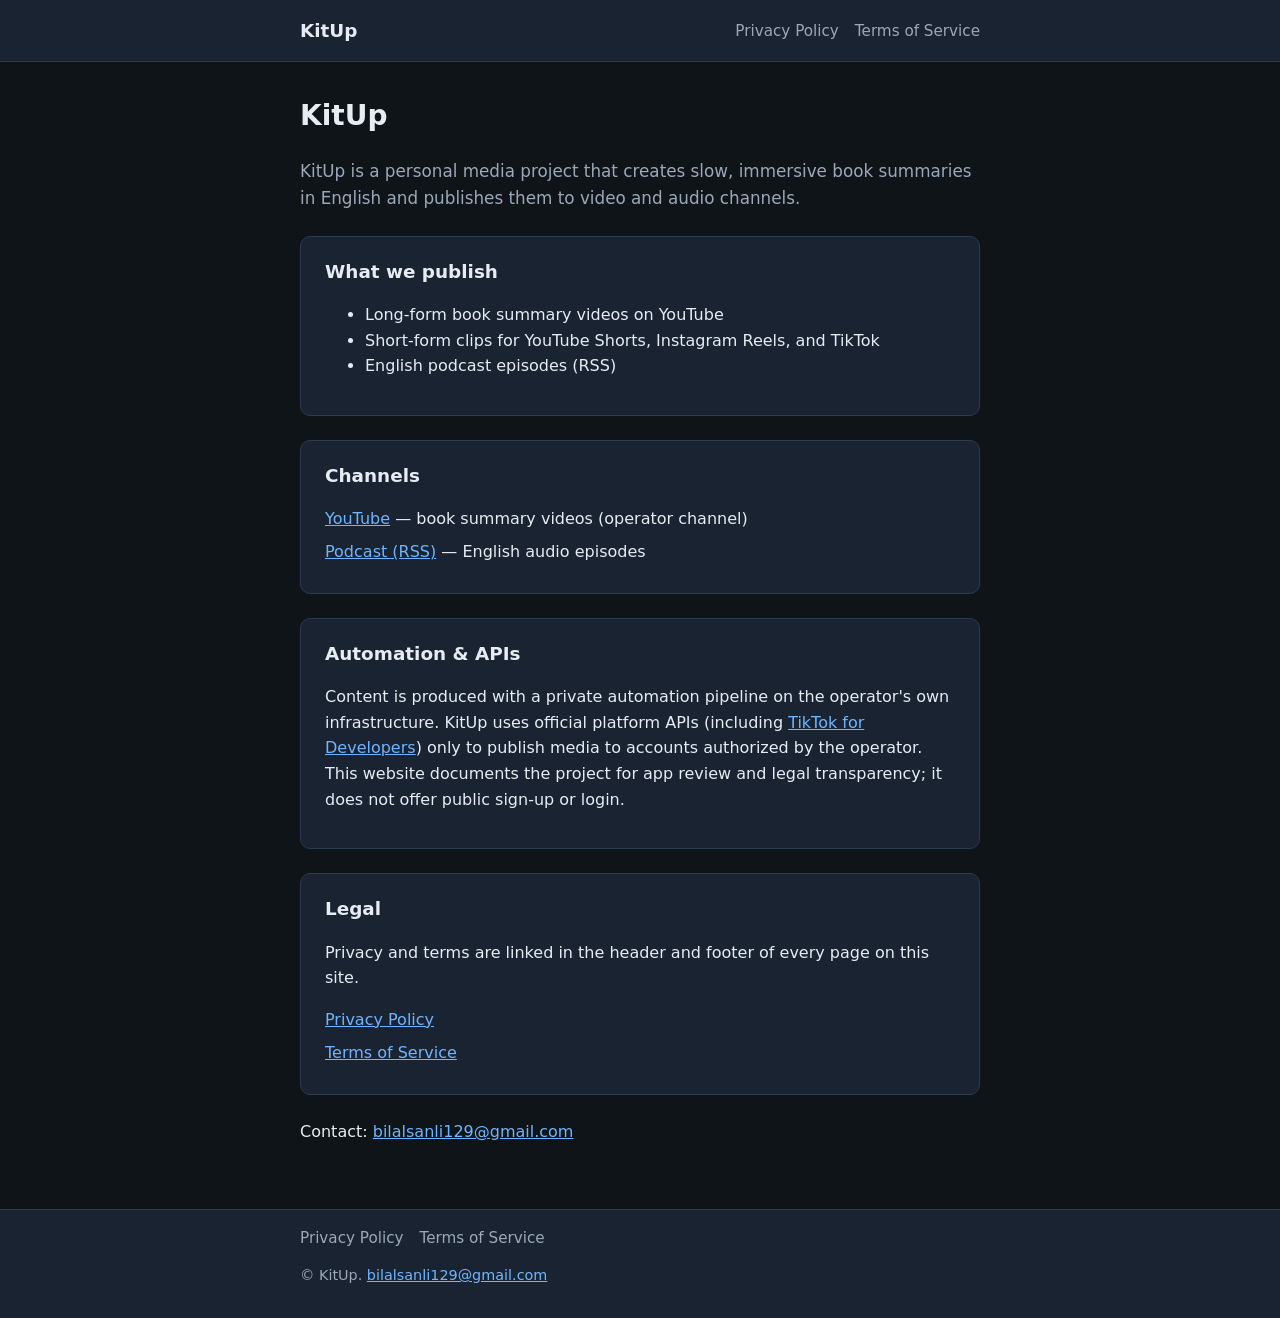
==== index.html @ 8d5d477a "Publish KitUp landing page for TikTok app review. Replace placeholder index with a full site; fix co" ====
<!DOCTYPE html>
<html lang="en">
<head>
  <meta charset="UTF-8" />
  <meta name="viewport" content="width=device-width, initial-scale=1" />
  <title>KitUp — Book Summary Media</title>
  <meta name="description" content="KitUp produces immersive English book-summary videos and audio for YouTube, podcast, and social platforms." />
  <link rel="stylesheet" href="styles.css" />
</head>
<body>
  <header class="site-header">
    <div class="site-header-inner">
      <a class="logo" href="index.html">KitUp</a>
      <nav class="nav-legal" aria-label="Legal">
        <a href="privacy.html">Privacy Policy</a>
        <a href="terms.html">Terms of Service</a>
      </nav>
    </div>
  </header>

  <main>
    <h1>KitUp</h1>
    <p class="lead">
      KitUp is a personal media project that creates slow, immersive book summaries in English
      and publishes them to video and audio channels.
    </p>

    <section class="card">
      <h2>What we publish</h2>
      <ul>
        <li>Long-form book summary videos on YouTube</li>
        <li>Short-form clips for YouTube Shorts, Instagram Reels, and TikTok</li>
        <li>English podcast episodes (RSS)</li>
      </ul>
    </section>

    <section class="card">
      <h2>Channels</h2>
      <ul class="links-grid">
        <li>
          <a href="https://www.youtube.com/" rel="noopener noreferrer">YouTube</a>
          — book summary videos (operator channel)
        </li>
        <li>
          <a href="https://bilalgurkansanli.github.io/kitup-podcast/feed_en.xml" rel="noopener noreferrer">Podcast (RSS)</a>
          — English audio episodes
        </li>
      </ul>
    </section>

    <section class="card">
      <h2>Automation &amp; APIs</h2>
      <p>
        Content is produced with a private automation pipeline on the operator&apos;s own
        infrastructure. KitUp uses official platform APIs (including
        <a href="https://developers.tiktok.com/" rel="noopener noreferrer">TikTok for Developers</a>)
        only to publish media to accounts authorized by the operator.
        This website documents the project for app review and legal transparency; it does not
        offer public sign-up or login.
      </p>
    </section>

    <section class="card">
      <h2>Legal</h2>
      <p>Privacy and terms are linked in the header and footer of every page on this site.</p>
      <ul class="links-grid">
        <li><a href="privacy.html">Privacy Policy</a></li>
        <li><a href="terms.html">Terms of Service</a></li>
      </ul>
    </section>

    <p class="contact">
      Contact: <a href="mailto:bilalsanli129@gmail.com">bilalsanli129@gmail.com</a>
    </p>
  </main>

  <footer class="site-footer">
    <div class="site-footer-inner">
      <nav class="nav-legal" aria-label="Legal footer">
        <a href="privacy.html">Privacy Policy</a>
        <a href="terms.html">Terms of Service</a>
      </nav>
      <p>&copy; KitUp. <a href="mailto:bilalsanli129@gmail.com">bilalsanli129@gmail.com</a></p>
    </div>
  </footer>
</body>
</html>
---- styles.css ----
/* Bio: Shared styles for KitUp legal / TikTok developer site (GitHub Pages) */

:root {
  --bg: #0f1419;
  --surface: #1a2332;
  --text: #e7ecf3;
  --muted: #9aa8b8;
  --accent: #6eb5ff;
  --border: #2a3a4f;
  --max: 720px;
}

* {
  box-sizing: border-box;
}

body {
  margin: 0;
  font-family: system-ui, -apple-system, "Segoe UI", Roboto, sans-serif;
  background: var(--bg);
  color: var(--text);
  line-height: 1.6;
}

a {
  color: var(--accent);
}

a:hover {
  text-decoration: underline;
}

.site-header {
  border-bottom: 1px solid var(--border);
  background: var(--surface);
}

.site-header-inner,
main,
.site-footer-inner {
  max-width: var(--max);
  margin: 0 auto;
  padding: 1rem 1.25rem;
}

.site-header-inner {
  display: flex;
  flex-wrap: wrap;
  align-items: center;
  justify-content: space-between;
  gap: 0.75rem;
}

.logo {
  font-weight: 700;
  font-size: 1.15rem;
  color: var(--text);
  text-decoration: none;
}

.nav-legal {
  display: flex;
  flex-wrap: wrap;
  gap: 1rem;
  font-size: 0.95rem;
}

.nav-legal a {
  color: var(--muted);
  text-decoration: none;
}

.nav-legal a:hover {
  color: var(--accent);
}

main {
  padding-top: 2rem;
  padding-bottom: 3rem;
}

h1 {
  font-size: 1.75rem;
  margin-top: 0;
}

h2 {
  font-size: 1.15rem;
  margin-top: 2rem;
  color: var(--text);
}

.lead {
  color: var(--muted);
  font-size: 1.05rem;
}

.card {
  background: var(--surface);
  border: 1px solid var(--border);
  border-radius: 10px;
  padding: 1.25rem 1.5rem;
  margin: 1.5rem 0;
}

.card h2 {
  margin-top: 0;
}

.links-grid {
  list-style: none;
  padding: 0;
  margin: 0;
}

.links-grid li {
  margin: 0.5rem 0;
}

.site-footer {
  border-top: 1px solid var(--border);
  background: var(--surface);
  font-size: 0.9rem;
  color: var(--muted);
}

.site-footer .nav-legal a {
  font-weight: 500;
}

.contact {
  margin-top: 1rem;
}

.legal-doc .updated {
  color: var(--muted);
  font-size: 0.9rem;
}

.legal-doc ul {
  padding-left: 1.25rem;
}

.callback-box {
  background: var(--surface);
  border: 1px solid var(--border);
  border-radius: 8px;
  padding: 1rem;
  word-break: break-all;
  font-family: ui-monospace, monospace;
  font-size: 0.9rem;
}

.callback-status {
  margin: 1rem 0;
}

.error-text {
  color: #f87171;
}
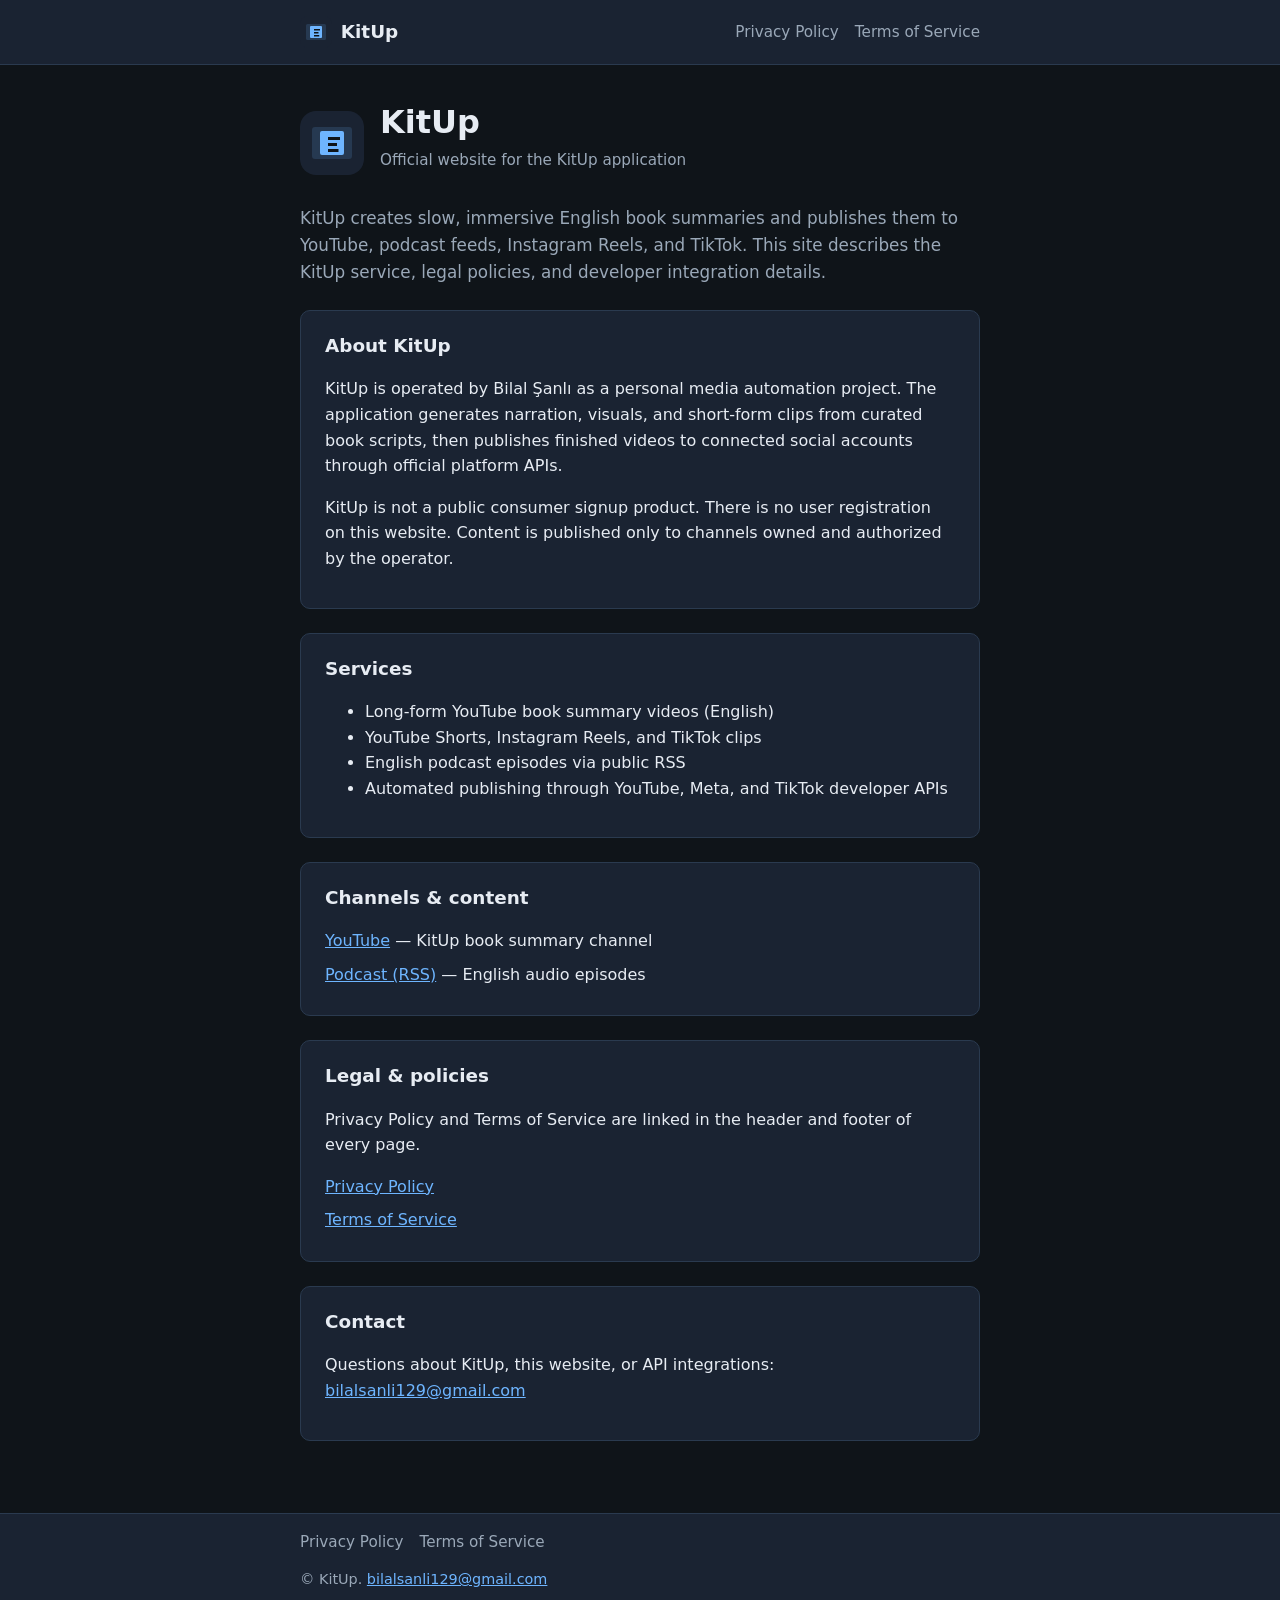
==== commit 5906aec9: "Fix TikTok app review: KitUp branding, favicon, and legal page logos. Add app-icon.svg on all pages " ====
--- a/index.html
+++ b/index.html
@@ -3,14 +3,19 @@
 <head>
   <meta charset="UTF-8" />
   <meta name="viewport" content="width=device-width, initial-scale=1" />
-  <title>KitUp — Book Summary Media</title>
-  <meta name="description" content="KitUp produces immersive English book-summary videos and audio for YouTube, podcast, and social platforms." />
+  <title>KitUp — Official Website</title>
+  <meta name="description" content="KitUp is an English book-summary media project. Official website for app information, privacy policy, and terms of service." />
+  <link rel="icon" href="app-icon.svg" type="image/svg+xml" />
+  <link rel="apple-touch-icon" href="app-icon.svg" />
   <link rel="stylesheet" href="styles.css" />
 </head>
 <body>
   <header class="site-header">
     <div class="site-header-inner">
-      <a class="logo" href="index.html">KitUp</a>
+      <a class="logo" href="index.html">
+        <img class="logo-icon" src="app-icon.svg" alt="" width="32" height="32" />
+        <span>KitUp</span>
+      </a>
       <nav class="nav-legal" aria-label="Legal">
         <a href="privacy.html">Privacy Policy</a>
         <a href="terms.html">Terms of Service</a>
@@ -19,27 +24,50 @@
   </header>
 
   <main>
-    <h1>KitUp</h1>
+    <div class="hero-brand">
+      <img class="hero-brand-icon" src="app-icon.svg" alt="KitUp app icon" width="64" height="64" />
+      <div>
+        <h1>KitUp</h1>
+        <p class="site-tagline">Official website for the KitUp application</p>
+      </div>
+    </div>
+
     <p class="lead">
-      KitUp is a personal media project that creates slow, immersive book summaries in English
-      and publishes them to video and audio channels.
+      KitUp creates slow, immersive English book summaries and publishes them to YouTube,
+      podcast feeds, Instagram Reels, and TikTok. This site describes the KitUp service,
+      legal policies, and developer integration details.
     </p>
 
     <section class="card">
-      <h2>What we publish</h2>
+      <h2>About KitUp</h2>
+      <p>
+        KitUp is operated by Bilal Şanlı as a personal media automation project.
+        The application generates narration, visuals, and short-form clips from curated
+        book scripts, then publishes finished videos to connected social accounts through
+        official platform APIs.
+      </p>
+      <p>
+        KitUp is not a public consumer signup product. There is no user registration on
+        this website. Content is published only to channels owned and authorized by the operator.
+      </p>
+    </section>
+
+    <section class="card">
+      <h2>Services</h2>
       <ul>
-        <li>Long-form book summary videos on YouTube</li>
-        <li>Short-form clips for YouTube Shorts, Instagram Reels, and TikTok</li>
-        <li>English podcast episodes (RSS)</li>
+        <li>Long-form YouTube book summary videos (English)</li>
+        <li>YouTube Shorts, Instagram Reels, and TikTok clips</li>
+        <li>English podcast episodes via public RSS</li>
+        <li>Automated publishing through YouTube, Meta, and TikTok developer APIs</li>
       </ul>
     </section>
 
     <section class="card">
-      <h2>Channels</h2>
+      <h2>Channels &amp; content</h2>
       <ul class="links-grid">
         <li>
           <a href="https://www.youtube.com/" rel="noopener noreferrer">YouTube</a>
-          — book summary videos (operator channel)
+          — KitUp book summary channel
         </li>
         <li>
           <a href="https://bilalgurkansanli.github.io/kitup-podcast/feed_en.xml" rel="noopener noreferrer">Podcast (RSS)</a>
@@ -49,29 +77,21 @@
     </section>
 
     <section class="card">
-      <h2>Automation &amp; APIs</h2>
-      <p>
-        Content is produced with a private automation pipeline on the operator&apos;s own
-        infrastructure. KitUp uses official platform APIs (including
-        <a href="https://developers.tiktok.com/" rel="noopener noreferrer">TikTok for Developers</a>)
-        only to publish media to accounts authorized by the operator.
-        This website documents the project for app review and legal transparency; it does not
-        offer public sign-up or login.
-      </p>
-    </section>
-
-    <section class="card">
-      <h2>Legal</h2>
-      <p>Privacy and terms are linked in the header and footer of every page on this site.</p>
+      <h2>Legal &amp; policies</h2>
+      <p>Privacy Policy and Terms of Service are linked in the header and footer of every page.</p>
       <ul class="links-grid">
         <li><a href="privacy.html">Privacy Policy</a></li>
         <li><a href="terms.html">Terms of Service</a></li>
       </ul>
     </section>
 
-    <p class="contact">
-      Contact: <a href="mailto:bilalsanli129@gmail.com">bilalsanli129@gmail.com</a>
-    </p>
+    <section class="card">
+      <h2>Contact</h2>
+      <p>
+        Questions about KitUp, this website, or API integrations:
+        <a href="mailto:bilalsanli129@gmail.com">bilalsanli129@gmail.com</a>
+      </p>
+    </section>
   </main>
 
   <footer class="site-footer">
--- a/styles.css
+++ b/styles.css
@@ -52,10 +52,68 @@
 }
 
 .logo {
+  display: inline-flex;
+  align-items: center;
+  gap: 0.55rem;
   font-weight: 700;
   font-size: 1.15rem;
   color: var(--text);
   text-decoration: none;
+}
+
+.logo:hover {
+  text-decoration: none;
+}
+
+.logo-icon {
+  display: block;
+  width: 32px;
+  height: 32px;
+  border-radius: 8px;
+}
+
+.page-brand {
+  display: flex;
+  align-items: center;
+  gap: 0.75rem;
+  margin-bottom: 1.25rem;
+  padding-bottom: 1rem;
+  border-bottom: 1px solid var(--border);
+}
+
+.page-brand-icon {
+  width: 48px;
+  height: 48px;
+  border-radius: 12px;
+}
+
+.page-brand-name {
+  font-size: 1.35rem;
+  font-weight: 700;
+}
+
+.hero-brand {
+  display: flex;
+  align-items: center;
+  gap: 1rem;
+  margin-bottom: 0.5rem;
+}
+
+.hero-brand-icon {
+  width: 64px;
+  height: 64px;
+  border-radius: 16px;
+}
+
+.hero-brand h1 {
+  margin: 0;
+  font-size: 2rem;
+}
+
+.site-tagline {
+  color: var(--muted);
+  font-size: 0.95rem;
+  margin: 0 0 1rem;
 }
 
 .nav-legal {
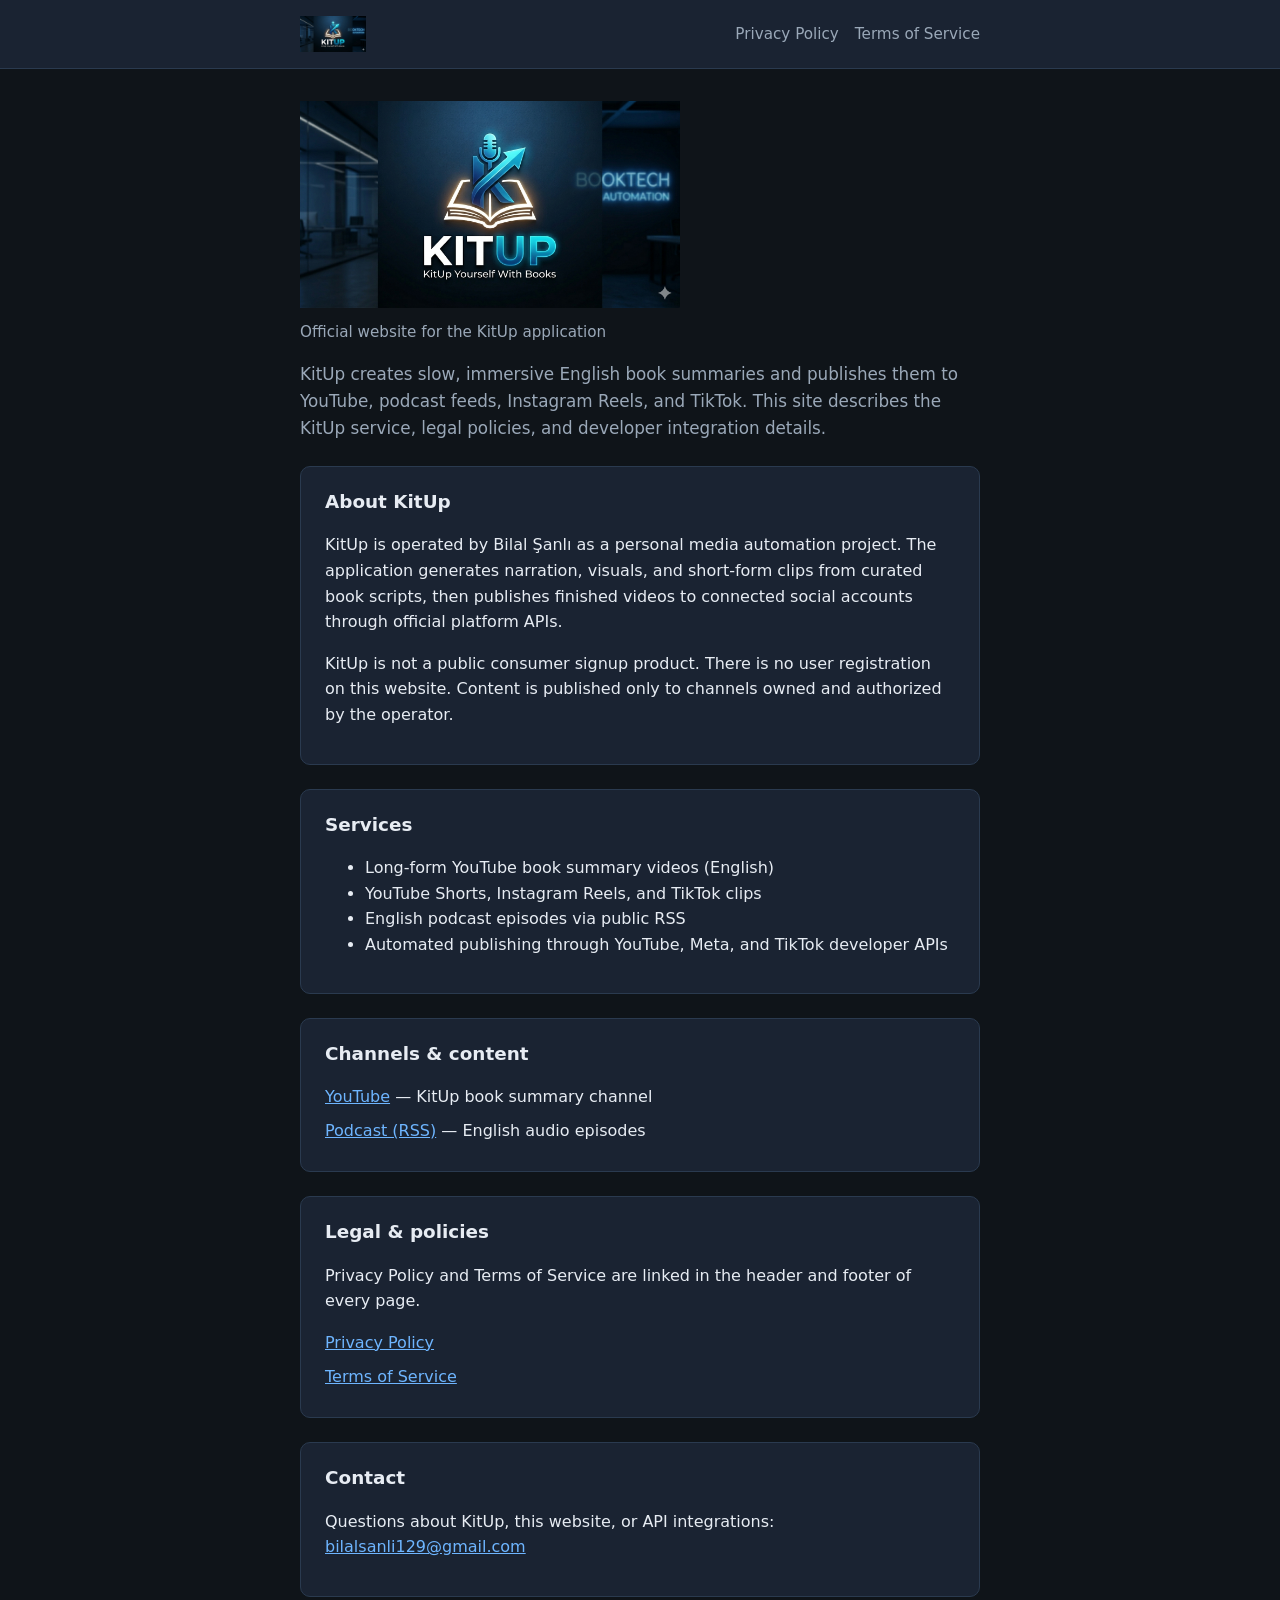
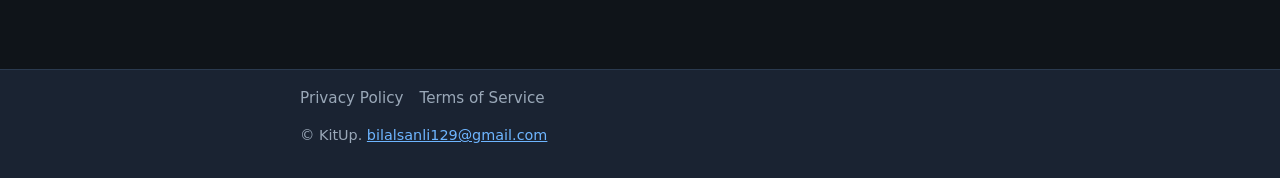
==== commit e8fc9a45: "Use KitUpLogo.png for site branding and favicon Replace app-icon.svg across all pages so header, leg" ====
--- a/index.html
+++ b/index.html
@@ -5,16 +5,15 @@
   <meta name="viewport" content="width=device-width, initial-scale=1" />
   <title>KitUp — Official Website</title>
   <meta name="description" content="KitUp is an English book-summary media project. Official website for app information, privacy policy, and terms of service." />
-  <link rel="icon" href="app-icon.svg" type="image/svg+xml" />
-  <link rel="apple-touch-icon" href="app-icon.svg" />
+  <link rel="icon" href="KitUpLogo.png" type="image/png" />
+  <link rel="apple-touch-icon" href="KitUpLogo.png" />
   <link rel="stylesheet" href="styles.css" />
 </head>
 <body>
   <header class="site-header">
     <div class="site-header-inner">
       <a class="logo" href="index.html">
-        <img class="logo-icon" src="app-icon.svg" alt="" width="32" height="32" />
-        <span>KitUp</span>
+        <img class="logo-img" src="KitUpLogo.png" alt="KitUp" />
       </a>
       <nav class="nav-legal" aria-label="Legal">
         <a href="privacy.html">Privacy Policy</a>
@@ -25,12 +24,9 @@
 
   <main>
     <div class="hero-brand">
-      <img class="hero-brand-icon" src="app-icon.svg" alt="KitUp app icon" width="64" height="64" />
-      <div>
-        <h1>KitUp</h1>
-        <p class="site-tagline">Official website for the KitUp application</p>
-      </div>
+      <img class="hero-brand-logo" src="KitUpLogo.png" alt="KitUp — KitUp Yourself With Books" />
     </div>
+    <p class="site-tagline">Official website for the KitUp application</p>
 
     <p class="lead">
       KitUp creates slow, immersive English book summaries and publishes them to YouTube,
--- a/styles.css
+++ b/styles.css
@@ -54,10 +54,6 @@
 .logo {
   display: inline-flex;
   align-items: center;
-  gap: 0.55rem;
-  font-weight: 700;
-  font-size: 1.15rem;
-  color: var(--text);
   text-decoration: none;
 }
 
@@ -65,49 +61,32 @@
   text-decoration: none;
 }
 
-.logo-icon {
+.logo-img {
   display: block;
-  width: 32px;
-  height: 32px;
-  border-radius: 8px;
+  height: 36px;
+  width: auto;
 }
 
 .page-brand {
-  display: flex;
-  align-items: center;
-  gap: 0.75rem;
   margin-bottom: 1.25rem;
   padding-bottom: 1rem;
   border-bottom: 1px solid var(--border);
 }
 
-.page-brand-icon {
-  width: 48px;
-  height: 48px;
-  border-radius: 12px;
-}
-
-.page-brand-name {
-  font-size: 1.35rem;
-  font-weight: 700;
+.page-brand-logo {
+  display: block;
+  height: 52px;
+  width: auto;
 }
 
 .hero-brand {
-  display: flex;
-  align-items: center;
-  gap: 1rem;
-  margin-bottom: 0.5rem;
+  margin-bottom: 0.75rem;
 }
 
-.hero-brand-icon {
-  width: 64px;
-  height: 64px;
-  border-radius: 16px;
-}
-
-.hero-brand h1 {
-  margin: 0;
-  font-size: 2rem;
+.hero-brand-logo {
+  display: block;
+  max-width: min(100%, 380px);
+  height: auto;
 }
 
 .site-tagline {
